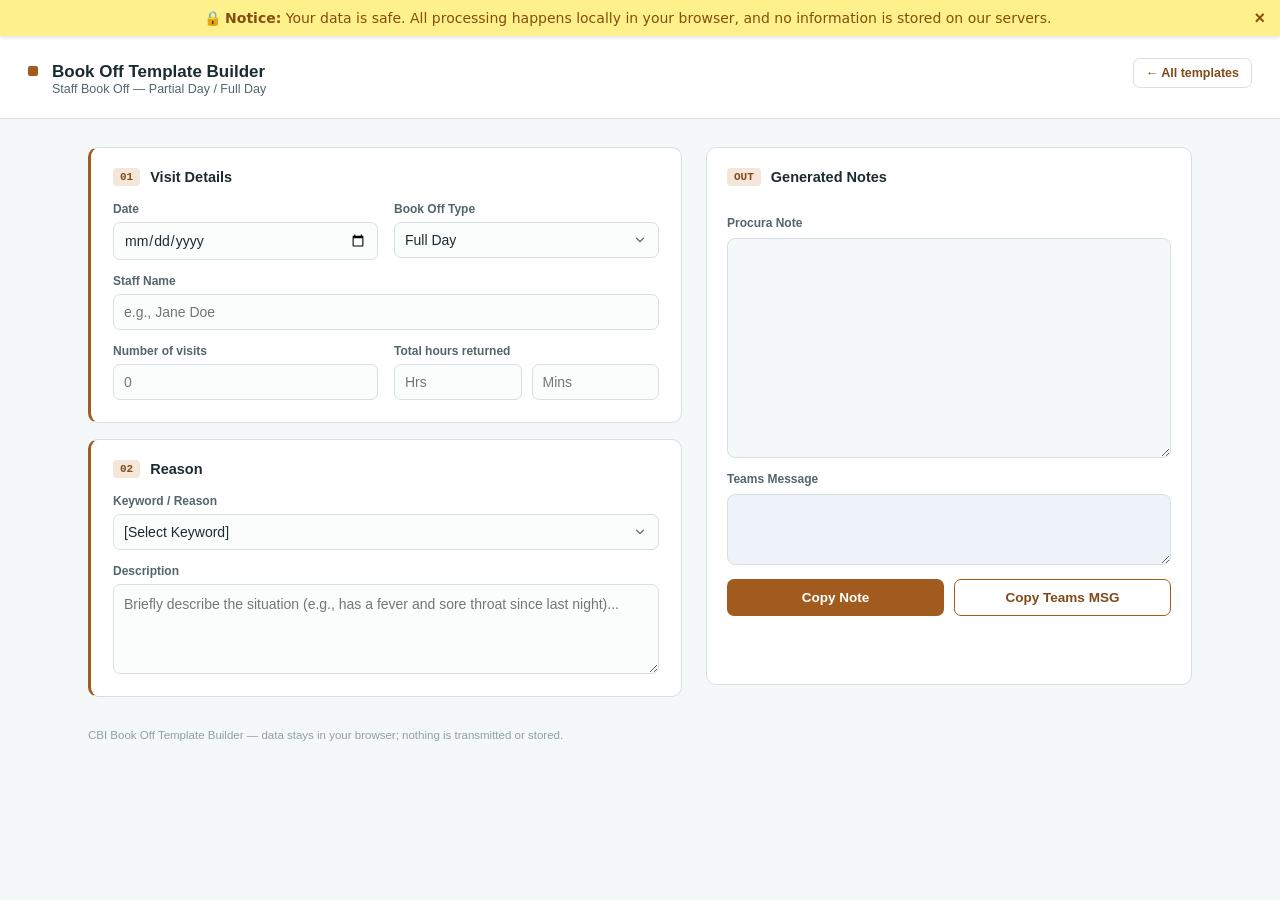
==== book-off-template.html @ fb61b31d "Data privacy notice in banner added" ====
<!DOCTYPE html>
<html lang="en">
<head>
<meta charset="UTF-8">
<meta name="viewport" content="width=device-width, initial-scale=1.0">
<title>CBI Book Off Template Builder</title>
<link rel="stylesheet" href="assets/css/global.css">
<style>
  :root {
    --accent: var(--bookoff);
    --accent-dark: var(--bookoff-dark);
    --accent-soft: var(--bookoff-soft);
    --focus: var(--bookoff-focus);
  }
</style>
  <script src="assets/js/privacy-banner.js"></script>
</head>
<body>

<header class="app-header">
  <span class="mark" aria-hidden="true"></span>
  <div>
    <h1>Book Off Template Builder</h1>
    <div class="sub">Staff Book Off — Partial Day / Full Day</div>
  </div>
  <a class="back" href="index.html">&larr; All templates</a>
</header>

<main>
  <form id="bookOffForm" autocomplete="off">
    <!-- Step 01: Visit Details -->
    <section class="card">
      <div class="eyebrow">
        <span class="num">01</span>
        <h2>Visit Details</h2>
      </div>
      <div class="field-grid">
        <div class="field">
          <label for="visitDate">Date</label>
          <input type="date" id="visitDate">
        </div>
        <div class="field">
          <label for="bookOffType">Book Off Type</label>
          <select id="bookOffType">
            <option value="full day">Full Day</option>
            <option value="partial day">Partial Day</option>
          </select>
        </div>
        <div class="field full">
          <label for="staffName">Staff Name</label>
          <input type="text" id="staffName" placeholder="e.g., Jane Doe">
        </div>
        <div class="field">
          <label for="numVisits">Number of visits</label>
          <input type="number" id="numVisits" min="0" placeholder="0">
        </div>
        <div class="field">
          <label>Total hours returned</label>
          <div class="hours-row">
            <input type="number" id="hoursReturned" min="0" placeholder="Hrs">
            <input type="number" id="minutesReturned" min="0" max="59" placeholder="Mins">
          </div>
        </div>
      </div>
    </section>

    <!-- Step 02: Reason & Description -->
    <section class="card">
      <div class="eyebrow">
        <span class="num">02</span>
        <h2>Reason</h2>
      </div>
      <div class="field-grid">
        <div class="field full">
          <label for="keyword">Keyword / Reason</label>
          <select id="keyword">
            <option value="">[Select Keyword]</option>
            <option value="Illness – self">Illness – self</option>
            <option value="Illness – family">Illness – family</option>
            <option value="Automotive issue">Automotive issue</option>
            <option value="WCB/WSIB/Injury">WCB/WSIB/Injury</option>
            <option value="Modified duties">Modified duties</option>
            <option value="Childcare">Childcare</option>
            <option value="Scheduling error – availability">Scheduling error – availability</option>
            <option value="Scheduling error – distance">Scheduling error – distance</option>
            <option value="Scheduling error – overlapping">Scheduling error – overlapping</option>
            <option value="Education/Student">Education/Student</option>
            <option value="Notice not provided/client not accepted">Notice not provided/client not accepted</option>
            <option value="Bereavement">Bereavement</option>
            <option value="Personal/Family emergency">Personal/Family emergency</option>
            <option value="No show">No show</option>
            <option value="Appointment">Appointment</option>
            <option value="Insufficient hours">Insufficient hours</option>
            <option value="Unapproved removal">Unapproved removal</option>
            <option value="Client-Specific Removal – Environmental Concern">Client-Specific Removal – Environmental Concern</option>
          </select>
        </div>
        <div class="field full">
          <label for="description">Description</label>
          <textarea id="description" placeholder="Briefly describe the situation (e.g., has a fever and sore throat since last night)..."></textarea>
        </div>
      </div>
    </section>
  </form>

  <!-- Output Engine -->
  <div class="output-col">
    <div class="output-panel">
      <div class="eyebrow">
        <span class="num">OUT</span>
        <h2>Generated Notes</h2>
      </div>

      <div class="textarea-group">
        <label for="noteOutput">Procura Note</label>
        <textarea id="noteOutput" readonly></textarea>
      </div>

      <div class="textarea-group">
        <label for="teamsOutput">Teams Message</label>
        <textarea id="teamsOutput" readonly></textarea>
      </div>

      <div class="btn-row">
        <button type="button" class="btn-primary" id="copyNoteBtn">Copy Note</button>
        <button type="button" class="btn-secondary" id="copyTeamsBtn">Copy Teams MSG</button>
      </div>
      <div id="copyFeedback" class="copy-feedback">Copied to clipboard!</div>
    </div>
  </div>
</main>

<footer>CBI Book Off Template Builder — data stays in your browser; nothing is transmitted or stored.</footer>
<script src="assets/js/utils.js"></script>
<script src="assets/js/templates.js"></script>
</body>
</html>
---- assets/css/global.css ----
:root {
  /* Core Colors */
  --ink: #1c2b30;
  --ink-soft: #52666c;
  --line: #d7e0e1;
  --paper: #f4f8f8;
  --card: #ffffff;

  /* Theme: NAD */
  --nad: #0e6e6b;
  --nad-soft: #e2f0ef;

  /* Theme: Book Off */
  --bookoff: #a15b1f;
  --bookoff-dark: #814a19;
  --bookoff-soft: #f4e7da;
  --bookoff-focus: #c07a34;

  /* Theme: Returned Visits */
  --returned: #3a5a8c;
  --returned-dark: #2c4570;
  --returned-soft: #e2e8f4;
  --returned-focus: #4d6ea3;

  /* Default Accents */
  --accent: var(--ink);
  --accent-dark: var(--ink-soft);
  --accent-soft: var(--line);
  --focus: var(--ink);

  /* Typography */
  --mono: "SFMono-Regular", Consolas, "Liberation Mono", Menlo, monospace;
  --sans: -apple-system, BlinkMacSystemFont, "Segoe UI", Roboto, "Helvetica Neue", Arial, sans-serif;
}

/* Base Resets */
* { box-sizing: border-box; }
html, body {
  margin: 0; padding: 0;
  background: var(--paper); color: var(--ink);
  font-family: var(--sans); -webkit-font-smoothing: antialiased;
  min-height: 100vh;
}

/* Header Layout */
header.app-header {
  background: var(--card); border-bottom: 1px solid var(--line);
  padding: 22px 28px; display: flex; align-items: baseline; gap: 14px;
  position: sticky; top: 0; z-index: 20;
}
header.app-header .mark {
  width: 10px; height: 10px; border-radius: 2px;
  background: var(--accent); flex-shrink: 0; transform: translateY(-1px);
}
header.app-header h1 { font-size: 17px; font-weight: 700; margin: 0; }
header.app-header .sub { font-size: 12.5px; color: var(--ink-soft); }
header.app-header a.back {
  margin-left: auto; font-size: 12.5px; font-weight: 600; color: var(--accent-dark);
  text-decoration: none; border: 1px solid var(--line);
  padding: 7px 12px; border-radius: 7px; white-space: nowrap;
}
header.app-header a.back:hover { background: var(--accent-soft); border-color: var(--accent); }

/* Main Structure & Forms */
main {
  max-width: 1160px; margin: 0 auto; padding: 28px;
  display: grid; grid-template-columns: minmax(0, 1.1fr) minmax(360px, 0.9fr);
  gap: 24px; align-items: start;
}
main.index-layout { max-width: 880px; display: block; padding: 56px 28px 40px; }
form { display: flex; flex-direction: column; gap: 16px; }
section.card {
  background: var(--card); border: 1px solid var(--line);
  border-radius: 10px; padding: 20px 22px 22px; border-left: 3px solid var(--accent);
}
.eyebrow { display: flex; align-items: center; gap: 10px; margin-bottom: 16px; }
.eyebrow .num {
  font-family: var(--mono); font-size: 11px; font-weight: 700;
  color: var(--accent-dark); background: var(--accent-soft);
  border-radius: 4px; padding: 3px 7px;
}
.eyebrow h2 { font-size: 14.5px; font-weight: 700; margin: 0; }

/* Inputs & Fields */
.field-grid { display: grid; grid-template-columns: repeat(auto-fit, minmax(190px, 1fr)); gap: 14px 16px; }
.field { display: flex; flex-direction: column; gap: 6px; min-width: 0; }
.field.full { grid-column: 1 / -1; }
.field label { font-size: 12px; font-weight: 600; color: var(--ink-soft); }
.field .hint { font-weight: 400; color: #8fa0a3; }
.hours-row { display: grid; grid-template-columns: 1fr 1fr; gap: 10px; }

input[type="text"], input[type="number"], input[type="date"], select, textarea {
  font-family: var(--sans); font-size: 14px; color: var(--ink);
  background: #fbfdfd; border: 1px solid var(--line);
  border-radius: 7px; padding: 9px 10px; width: 100%;
  transition: border-color 0.15s ease, box-shadow 0.15s ease, background 0.15s ease;
}
textarea { resize: vertical; min-height: 90px; line-height: 1.45; }
input:hover, select:hover, textarea:hover { border-color: #b6c3d6; }
input:focus, select:focus, textarea:focus {
  outline: none; border-color: var(--focus); background: #ffffff;
  box-shadow: 0 0 0 3px rgba(77, 110, 163, 0.16);
}
select {
  appearance: none; -webkit-appearance: none;
  background-image: url("data:image/svg+xml;utf8,<svg xmlns='http://www.w3.org/2000/svg' viewBox='0 0 20 20' fill='%2352666c'><path fill-rule='evenodd' d='M5.23 7.21a.75.75 0 011.06.02L10 10.94l3.71-3.71a.75.75 0 111.06 1.06l-4.24 4.25a.75.75 0 01-1.06 0L5.21 8.29a.75.75 0 01.02-1.08z' clip-rule='evenodd'/></svg>");
  background-repeat: no-repeat; background-position: right 10px center;
  background-size: 16px; padding-right: 30px; cursor: pointer;
}

/* Output & Buttons */
.output-col { position: sticky; top: 92px; display: flex; flex-direction: column; gap: 14px; }
.output-panel {
  background: var(--card); border: 1px solid var(--line);
  border-radius: 10px; padding: 20px 20px 18px; display: flex; flex-direction: column; gap: 14px;
}
.textarea-group { display: flex; flex-direction: column; gap: 8px; }
.textarea-group label { font-size: 12px; font-weight: 700; color: var(--ink-soft); }

#noteOutput {
  width: 100%; min-height: 220px; font-family: var(--mono); font-size: 12.5px;
  line-height: 1.6; color: var(--ink); background: var(--paper);
  border: 1px solid var(--line); border-radius: 8px; padding: 14px; white-space: pre-wrap;
}
#teamsOutput {
  width: 100%; min-height: 70px; font-family: var(--sans); font-size: 13.5px;
  line-height: 1.5; color: var(--ink); background: #eef2f9;
  border: 1px solid var(--line); border-radius: 8px; padding: 14px;
}

.btn-row { display: flex; gap: 10px; flex-wrap: wrap; }
button {
  font-family: var(--sans); font-size: 13.5px; font-weight: 600;
  border-radius: 7px; padding: 10px 16px; border: 1px solid transparent;
  cursor: pointer; transition: transform 0.08s ease, background 0.15s ease, border-color 0.15s ease;
  flex: 1; white-space: nowrap;
}
button:active { transform: translateY(1px); }
.btn-primary { background: var(--accent); color: #ffffff; }
.btn-primary:hover { background: var(--accent-dark); }
.btn-secondary { background: #ffffff; color: var(--accent-dark); border-color: var(--accent); }
.btn-secondary:hover { background: var(--accent-soft); }

.copy-feedback {
  font-size: 12.5px; font-weight: 600; color: var(--accent-dark);
  background: var(--accent-soft); border: 1px solid var(--accent);
  border-radius: 6px; padding: 8px 10px; text-align: center;
  opacity: 0; transform: translateY(-4px); transition: opacity 0.18s ease, transform 0.18s ease;
  pointer-events: none; margin-top: 4px;
}
.copy-feedback.show { opacity: 1; transform: translateY(0); }

/* Index Template Cards */
p.lede { font-size: 15px; color: var(--ink-soft); max-width: 56ch; margin: 0 0 34px; line-height: 1.55; }
.template-grid { display: grid; grid-template-columns: repeat(auto-fit, minmax(260px, 1fr)); gap: 18px; }
a.template-card {
  display: block; background: var(--card); border: 1px solid var(--line);
  border-radius: 12px; padding: 24px 22px; text-decoration: none;
  color: inherit; transition: transform 0.12s ease, box-shadow 0.12s ease;
}
a.template-card:hover { transform: translateY(-2px); box-shadow: 0 8px 24px rgba(28, 43, 48, 0.08); }
.template-card .eyebrow {
  font-family: var(--mono); font-size: 11px; font-weight: 700;
  border-radius: 4px; padding: 3px 8px; display: inline-block; margin-bottom: 14px;
}
a.card-nad { border-left: 3px solid var(--nad); }
a.card-nad .eyebrow { background: var(--nad-soft); color: var(--nad); }
a.card-nad .go { color: var(--nad); }

a.card-bookoff { border-left: 3px solid var(--bookoff); }
a.card-bookoff .eyebrow { background: var(--bookoff-soft); color: var(--bookoff); }
a.card-bookoff .go { color: var(--bookoff); }

a.card-returned { border-left: 3px solid var(--returned); }
a.card-returned .eyebrow { background: var(--returned-soft); color: var(--returned); }
a.card-returned .go { color: var(--returned); }

.template-card h2 { font-size: 16.5px; font-weight: 700; margin: 0 0 8px; }
.template-card p { font-size: 13px; color: var(--ink-soft); line-height: 1.5; margin: 0 0 16px; }
.template-card .go { font-size: 12.5px; font-weight: 600; }

/* Footer & Responsiveness */
footer { max-width: 1160px; margin: 0 auto; padding: 4px 28px 32px; font-size: 11.5px; color: #8fa0a3; }
@media (max-width: 920px) {
  main { grid-template-columns: 1fr; padding: 18px; gap: 18px; }
  .output-col { position: static; }
  header.app-header { padding: 16px 18px; flex-wrap: wrap; }
}
@media (max-width: 600px) { main.index-layout { padding: 36px 18px 30px; } }

/* Dense grid for compact dropdowns like Yes/No blocks */
.field-grid.dense { grid-template-columns: repeat(auto-fit, minmax(130px, 1fr)); }

/* OCR Paste Zone */
.paste-zone {
  border: 2px dashed var(--accent);
  border-radius: 8px;
  padding: 30px;
  text-align: center;
  background: var(--accent-soft);
  color: var(--accent-dark);
  font-weight: bold;
  margin-bottom: 20px;
  transition: all 0.2s ease;
  cursor: pointer;
}
.paste-zone.active {
  background: var(--accent);
  color: #fff;
}
.ocr-status {
  font-size: 0.9em;
  margin-top: 10px;
  color: #555;
}
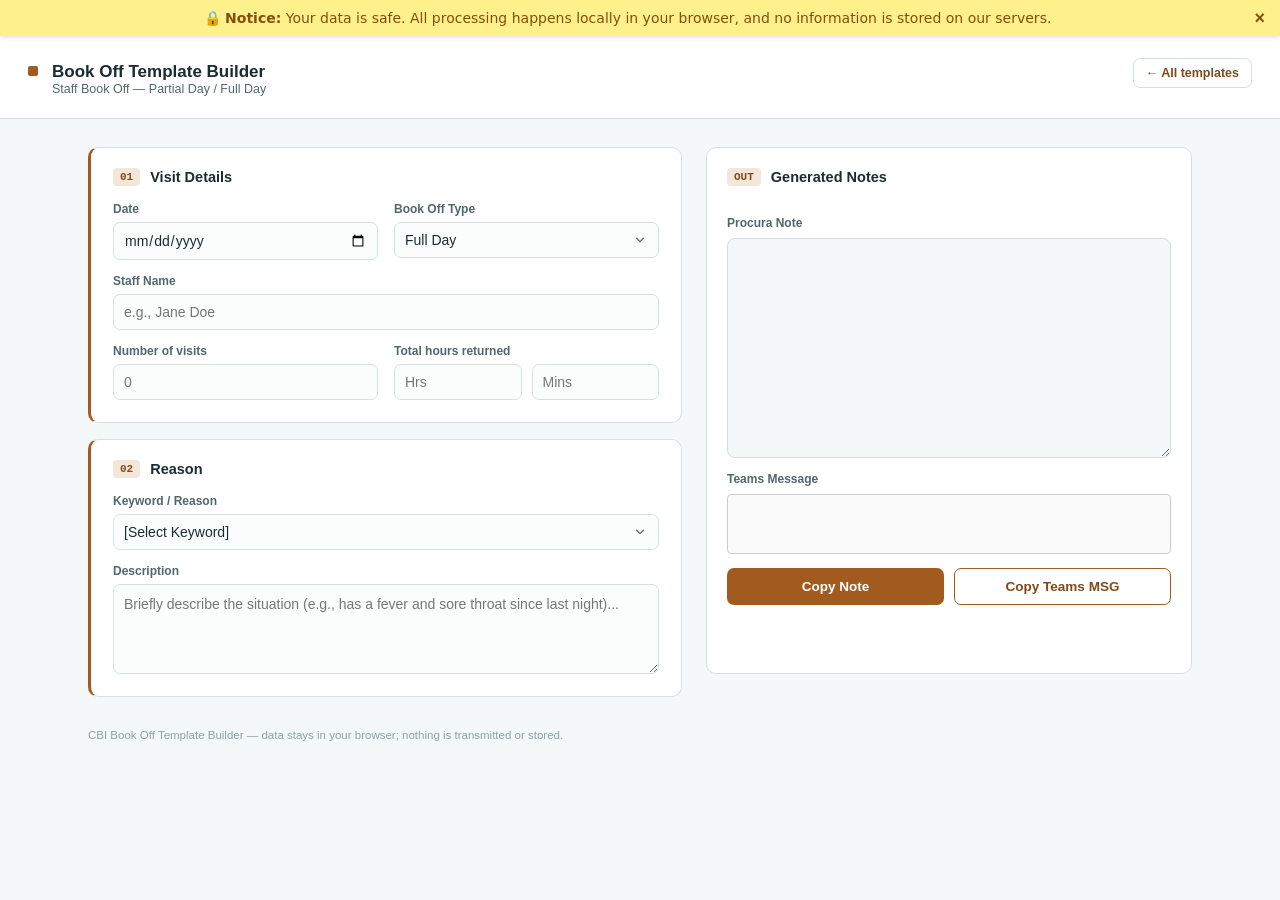
==== commit cc3edf36: "teams message updated with highlighted names" ====
--- a/book-off-template.html
+++ b/book-off-template.html
@@ -118,7 +118,7 @@
 
       <div class="textarea-group">
         <label for="teamsOutput">Teams Message</label>
-        <textarea id="teamsOutput" readonly></textarea>
+        <div id="teamsOutput" class="teams-preview-box" contenteditable="true" style="border: 1px solid #ccc; padding: 12px; min-height: 60px; background: #fafafa; border-radius: 4px; line-height: 1.6;"></div>
       </div>
 
       <div class="btn-row">
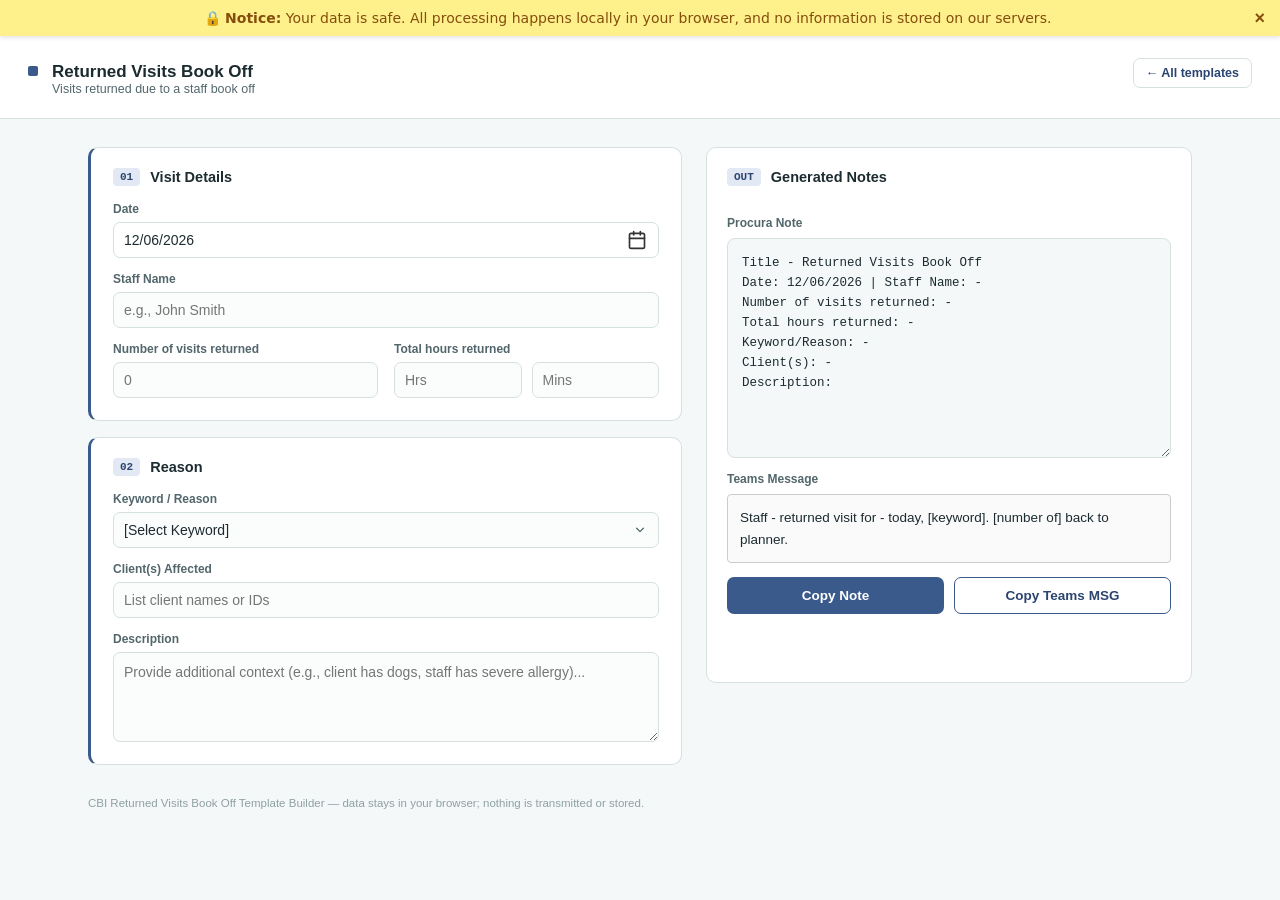
==== commit edf3ea9e: "Feature to add multiple date is added" ====
--- a/book-off-template.html
+++ b/book-off-template.html
@@ -3,14 +3,132 @@
 <head>
 <meta charset="UTF-8">
 <meta name="viewport" content="width=device-width, initial-scale=1.0">
-<title>CBI Book Off Template Builder</title>
+<title>CBI Returned Visits Book Off Template</title>
 <link rel="stylesheet" href="assets/css/global.css">
 <style>
   :root {
-    --accent: var(--bookoff);
-    --accent-dark: var(--bookoff-dark);
-    --accent-soft: var(--bookoff-soft);
-    --focus: var(--bookoff-focus);
+    --accent: var(--returned);
+    --accent-dark: var(--returned-dark);
+    --accent-soft: var(--returned-soft);
+    --focus: var(--returned-focus);
+  }
+
+  /* Calendar Component Styling */
+  .calendar-container {
+    width: 100%;
+    max-width: 320px;
+    background: #ffffff;
+    border: 1px solid #dcdfe6;
+    border-radius: 8px;
+    padding: 12px;
+    box-shadow: 0 2px 8px rgba(0, 0, 0, 0.04);
+  }
+  .calendar-header {
+    display: flex;
+    justify-content: space-between;
+    align-items: center;
+    margin-bottom: 10px;
+  }
+  .cal-nav-btn {
+    background: #f4f4f5;
+    border: 1px solid #dcdfe6;
+    border-radius: 4px;
+    padding: 2px 8px;
+    cursor: pointer;
+    font-weight: bold;
+    font-size: 16px;
+  }
+  .cal-nav-btn:hover {
+    background: #e9e9eb;
+  }
+  .calendar-grid {
+    display: grid;
+    grid-template-columns: repeat(7, 1fr);
+    gap: 4px;
+    text-align: center;
+  }
+  .day-header {
+    font-size: 11px;
+    font-weight: 600;
+    color: #909399;
+    padding-bottom: 4px;
+  }
+  .date-cell {
+    padding: 8px 0;
+    font-size: 13px;
+    border-radius: 4px;
+    cursor: pointer;
+    user-select: none;
+    background-color: #fafafa;
+    transition: background-color 0.15s ease, color 0.15s ease;
+  }
+  .date-cell:hover:not(.empty) {
+    background-color: #e6f7ff;
+  }
+  .date-cell.selected {
+    background-color: #0056b3;
+    color: #ffffff;
+    font-weight: bold;
+  }
+  .date-cell.empty {
+    background: transparent;
+    cursor: default;
+  }
+
+  /* Popover & Input Styling */
+  .card, .field, .date-picker-wrapper {
+    overflow: visible !important;
+  }
+
+  .date-picker-wrapper {
+    position: relative !important;
+  }
+
+  .input-with-icon {
+    position: relative;
+    display: flex;
+    align-items: center;
+  }
+
+  .input-with-icon input {
+    width: 100%;
+    padding-right: 42px;
+    cursor: pointer;
+    background-color: #ffffff;
+  }
+
+  .cal-toggle-btn {
+    position: absolute;
+    right: 6px;
+    background: transparent;
+    border: none;
+    cursor: pointer;
+    color: #333333;
+    display: flex;
+    align-items: center;
+    justify-content: center;
+    padding: 6px;
+    border-radius: 4px;
+  }
+
+  .cal-toggle-btn svg {
+    pointer-events: none;
+  }
+
+  .cal-toggle-btn:hover {
+    background-color: #f0f0f0;
+  }
+
+  .calendar-popover {
+    position: absolute;
+    top: 100%;
+    left: 0;
+    z-index: 9999 !important;
+    margin-top: 6px;
+    background: #ffffff;
+    box-shadow: 0 4px 20px rgba(0, 0, 0, 0.18);
+    border: 1px solid #dcdfe6;
+    border-radius: 8px;
   }
 </style>
   <script src="assets/js/privacy-banner.js"></script>
@@ -20,14 +138,14 @@
 <header class="app-header">
   <span class="mark" aria-hidden="true"></span>
   <div>
-    <h1>Book Off Template Builder</h1>
-    <div class="sub">Staff Book Off — Partial Day / Full Day</div>
+    <h1>Returned Visits Book Off</h1>
+    <div class="sub">Visits returned due to a staff book off</div>
   </div>
   <a class="back" href="index.html">&larr; All templates</a>
 </header>
 
 <main>
-  <form id="bookOffForm" autocomplete="off">
+  <form id="returnedVisitsForm" autocomplete="off">
     <!-- Step 01: Visit Details -->
     <section class="card">
       <div class="eyebrow">
@@ -35,23 +153,27 @@
         <h2>Visit Details</h2>
       </div>
       <div class="field-grid">
+        <div class="field full date-picker-wrapper">
+          <label for="rvDateInput">Date</label>
+          <div class="input-with-icon">
+            <input type="text" id="rvDateInput" readonly placeholder="Select date(s)">
+            <button type="button" class="cal-toggle-btn" id="rvCalToggleBtn" aria-label="Toggle calendar">
+              <svg width="20" height="20" viewBox="0 0 24 24" fill="none" stroke="currentColor" stroke-width="2" stroke-linecap="round" stroke-linejoin="round">
+                <rect x="3" y="4" width="18" height="18" rx="2" ry="2"></rect>
+                <line x1="16" y1="2" x2="16" y2="6"></line>
+                <line x1="8" y1="2" x2="8" y2="6"></line>
+                <line x1="3" y1="10" x2="21" y2="10"></line>
+              </svg>
+            </button>
+          </div>
+          <div id="rvCalendarContainer" class="calendar-popover" style="display: none;"></div>
+        </div>
+        <div class="field full">
+          <label for="staffName">Staff Name</label>
+          <input type="text" id="staffName" placeholder="e.g., John Smith">
+        </div>
         <div class="field">
-          <label for="visitDate">Date</label>
-          <input type="date" id="visitDate">
-        </div>
-        <div class="field">
-          <label for="bookOffType">Book Off Type</label>
-          <select id="bookOffType">
-            <option value="full day">Full Day</option>
-            <option value="partial day">Partial Day</option>
-          </select>
-        </div>
-        <div class="field full">
-          <label for="staffName">Staff Name</label>
-          <input type="text" id="staffName" placeholder="e.g., Jane Doe">
-        </div>
-        <div class="field">
-          <label for="numVisits">Number of visits</label>
+          <label for="numVisits">Number of visits returned</label>
           <input type="number" id="numVisits" min="0" placeholder="0">
         </div>
         <div class="field">
@@ -96,8 +218,12 @@
           </select>
         </div>
         <div class="field full">
+          <label for="clients">Client(s) Affected</label>
+          <input type="text" id="clients" placeholder="List client names or IDs">
+        </div>
+        <div class="field full">
           <label for="description">Description</label>
-          <textarea id="description" placeholder="Briefly describe the situation (e.g., has a fever and sore throat since last night)..."></textarea>
+          <textarea id="description" placeholder="Provide additional context (e.g., client has dogs, staff has severe allergy)..."></textarea>
         </div>
       </div>
     </section>
@@ -130,8 +256,9 @@
   </div>
 </main>
 
-<footer>CBI Book Off Template Builder — data stays in your browser; nothing is transmitted or stored.</footer>
+<footer>CBI Returned Visits Book Off Template Builder — data stays in your browser; nothing is transmitted or stored.</footer>
 <script src="assets/js/utils.js"></script>
+<script src="assets/js/calendar.js"></script>
 <script src="assets/js/templates.js"></script>
 </body>
 </html>
--- a/assets/css/global.css
+++ b/assets/css/global.css
@@ -106,6 +106,175 @@
   background-image: url("data:image/svg+xml;utf8,<svg xmlns='http://www.w3.org/2000/svg' viewBox='0 0 20 20' fill='%2352666c'><path fill-rule='evenodd' d='M5.23 7.21a.75.75 0 011.06.02L10 10.94l3.71-3.71a.75.75 0 111.06 1.06l-4.24 4.25a.75.75 0 01-1.06 0L5.21 8.29a.75.75 0 01.02-1.08z' clip-rule='evenodd'/></svg>");
   background-repeat: no-repeat; background-position: right 10px center;
   background-size: 16px; padding-right: 30px; cursor: pointer;
+}
+/* =========================================
+   Mobiscroll-Inspired Multi-Select Calendar
+   ========================================= */
+
+.mbsc-calendar-wrapper {
+  background: #ffffff;
+  border: 1px solid #e2e8f0;
+  border-radius: 12px;
+  padding: 16px;
+  max-width: 380px;
+  box-shadow: 0 4px 12px rgba(0, 0, 0, 0.05);
+  font-family: inherit;
+  user-select: none;
+}
+
+/* Header Controls */
+.mbsc-cal-header {
+  display: flex;
+  justify-content: space-between;
+  align-items: center;
+  margin-bottom: 12px;
+}
+
+.mbsc-cal-title {
+  font-weight: 700;
+  font-size: 1rem;
+  color: #0f172a;
+}
+
+.mbsc-cal-nav-btn {
+  background: #f8fafc;
+  border: 1px solid #cbd5e1;
+  border-radius: 6px;
+  width: 32px;
+  height: 32px;
+  display: flex;
+  align-items: center;
+  justify-content: center;
+  cursor: pointer;
+  font-weight: bold;
+  color: #334155;
+  transition: all 0.15s ease;
+}
+
+.mbsc-cal-nav-btn:hover {
+  background: #e2e8f0;
+  color: #0f172a;
+}
+
+/* Day Headers */
+.mbsc-cal-grid {
+  display: grid;
+  grid-template-columns: repeat(7, 1fr);
+  gap: 4px;
+  text-align: center;
+}
+
+.mbsc-cal-day-head {
+  font-size: 0.75rem;
+  font-weight: 700;
+  color: #64748b;
+  padding: 6px 0;
+  text-transform: uppercase;
+}
+
+/* Calendar Days */
+.mbsc-cal-day {
+  height: 40px;
+  display: flex;
+  align-items: center;
+  justify-content: center;
+  font-size: 0.9rem;
+  font-weight: 500;
+  border-radius: 50%;
+  cursor: pointer;
+  color: #334155;
+  transition: all 0.15s ease-in-out;
+  margin: 2px auto;
+  width: 40px;
+}
+
+.mbsc-cal-day:hover {
+  background-color: #f1f5f9;
+}
+
+.mbsc-cal-day.today {
+  color: #2563eb;
+  font-weight: 700;
+  border: 2px solid #2563eb;
+}
+
+.mbsc-cal-day.selected {
+  background-color: #2563eb !important;
+  color: #ffffff !important;
+  font-weight: 700;
+}
+
+.mbsc-cal-day.empty {
+  cursor: default;
+  background: transparent !important;
+}
+
+/* Action Bar */
+.mbsc-cal-actions {
+  display: flex;
+  justify-content: space-between;
+  gap: 8px;
+  margin-top: 12px;
+  padding-top: 10px;
+  border-top: 1px solid #f1f5f9;
+}
+
+.mbsc-cal-btn-action {
+  font-size: 0.78rem;
+  font-weight: 600;
+  padding: 4px 10px;
+  border-radius: 6px;
+  border: 1px solid #cbd5e1;
+  background: #f8fafc;
+  cursor: pointer;
+}
+
+.mbsc-cal-btn-action.today-btn {
+  color: #2563eb;
+}
+
+.mbsc-cal-btn-action.clear-btn {
+  color: #ef4444;
+}
+
+/* Selected Dates Tag List (Mobiscroll Pills View) */
+.mbsc-tags-container {
+  display: flex;
+  flex-wrap: wrap;
+  gap: 6px;
+  margin-top: 10px;
+  padding-top: 10px;
+  border-top: 1px dashed #e2e8f0;
+}
+
+.mbsc-tag {
+  background-color: #eff6ff;
+  color: #1d4ed8;
+  border: 1px solid #bfdbfe;
+  font-size: 0.78rem;
+  font-weight: 600;
+  padding: 2px 8px;
+  border-radius: 12px;
+  display: inline-flex;
+  align-items: center;
+  gap: 6px;
+}
+
+.mbsc-tag-remove {
+  cursor: pointer;
+  font-weight: bold;
+  color: #3b82f6;
+  border-radius: 50%;
+  width: 14px;
+  height: 14px;
+  display: inline-flex;
+  align-items: center;
+  justify-content: center;
+}
+
+.mbsc-tag-remove:hover {
+  color: #1d4ed8;
+  background-color: #dbeafe;
 }
 
 /* Output & Buttons */
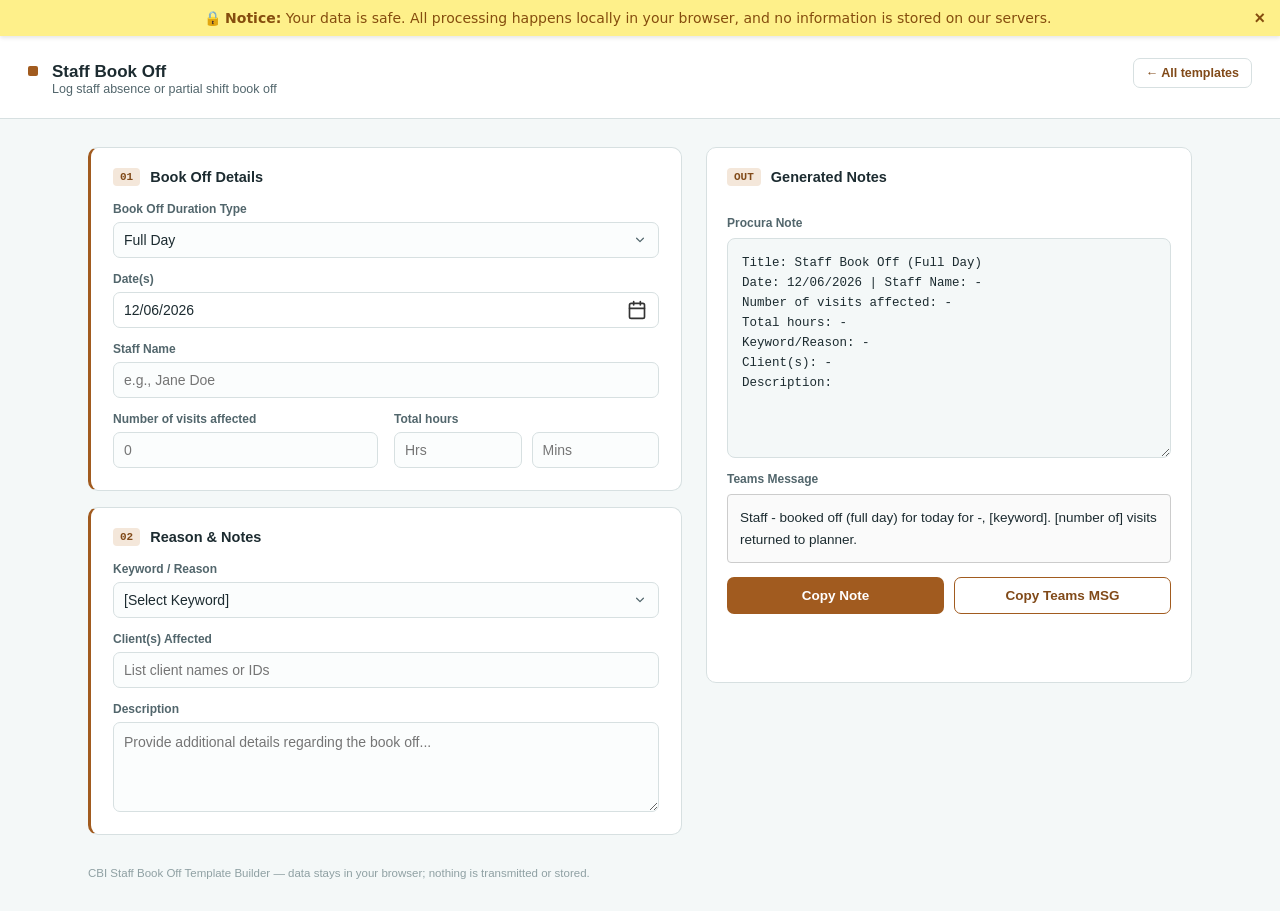
==== commit f942d0be: "Book off title issue fixed" ====
--- a/book-off-template.html
+++ b/book-off-template.html
@@ -3,14 +3,14 @@
 <head>
 <meta charset="UTF-8">
 <meta name="viewport" content="width=device-width, initial-scale=1.0">
-<title>CBI Returned Visits Book Off Template</title>
+<title>CBI Staff Book Off Template</title>
 <link rel="stylesheet" href="assets/css/global.css">
 <style>
   :root {
-    --accent: var(--returned);
-    --accent-dark: var(--returned-dark);
-    --accent-soft: var(--returned-soft);
-    --focus: var(--returned-focus);
+    --accent: var(--bookoff, #d9383a);
+    --accent-dark: var(--bookoff-dark, #b02325);
+    --accent-soft: var(--bookoff-soft, #fde8e8);
+    --focus: var(--bookoff-focus, rgba(217, 56, 58, 0.25));
   }
 
   /* Calendar Component Styling */
@@ -75,7 +75,7 @@
     cursor: default;
   }
 
-  /* Popover & Input Styling */
+  /* Popover and Field Containers */
   .card, .field, .date-picker-wrapper {
     overflow: visible !important;
   }
@@ -138,26 +138,34 @@
 <header class="app-header">
   <span class="mark" aria-hidden="true"></span>
   <div>
-    <h1>Returned Visits Book Off</h1>
-    <div class="sub">Visits returned due to a staff book off</div>
+    <h1>Staff Book Off</h1>
+    <div class="sub">Log staff absence or partial shift book off</div>
   </div>
   <a class="back" href="index.html">&larr; All templates</a>
 </header>
 
 <main>
-  <form id="returnedVisitsForm" autocomplete="off">
-    <!-- Step 01: Visit Details -->
+  <form id="staffBookOffForm" autocomplete="off">
+    <!-- Step 01: Book Off Details -->
     <section class="card">
       <div class="eyebrow">
         <span class="num">01</span>
-        <h2>Visit Details</h2>
+        <h2>Book Off Details</h2>
       </div>
       <div class="field-grid">
+        <div class="field full">
+          <label for="bookOffType">Book Off Duration Type</label>
+          <select id="bookOffType">
+            <option value="Full Day">Full Day</option>
+            <option value="Partial Day">Partial Day</option>
+          </select>
+        </div>
+
         <div class="field full date-picker-wrapper">
-          <label for="rvDateInput">Date</label>
+          <label for="boDateInput">Date(s)</label>
           <div class="input-with-icon">
-            <input type="text" id="rvDateInput" readonly placeholder="Select date(s)">
-            <button type="button" class="cal-toggle-btn" id="rvCalToggleBtn" aria-label="Toggle calendar">
+            <input type="text" id="boDateInput" readonly placeholder="Select date(s)">
+            <button type="button" class="cal-toggle-btn" id="boCalToggleBtn" aria-label="Toggle calendar">
               <svg width="20" height="20" viewBox="0 0 24 24" fill="none" stroke="currentColor" stroke-width="2" stroke-linecap="round" stroke-linejoin="round">
                 <rect x="3" y="4" width="18" height="18" rx="2" ry="2"></rect>
                 <line x1="16" y1="2" x2="16" y2="6"></line>
@@ -166,18 +174,21 @@
               </svg>
             </button>
           </div>
-          <div id="rvCalendarContainer" class="calendar-popover" style="display: none;"></div>
-        </div>
+          <div id="boCalendarContainer" class="calendar-popover" style="display: none;"></div>
+        </div>
+
         <div class="field full">
           <label for="staffName">Staff Name</label>
-          <input type="text" id="staffName" placeholder="e.g., John Smith">
-        </div>
+          <input type="text" id="staffName" placeholder="e.g., Jane Doe">
+        </div>
+
         <div class="field">
-          <label for="numVisits">Number of visits returned</label>
+          <label for="numVisits">Number of visits affected</label>
           <input type="number" id="numVisits" min="0" placeholder="0">
         </div>
+
         <div class="field">
-          <label>Total hours returned</label>
+          <label>Total hours</label>
           <div class="hours-row">
             <input type="number" id="hoursReturned" min="0" placeholder="Hrs">
             <input type="number" id="minutesReturned" min="0" max="59" placeholder="Mins">
@@ -186,11 +197,11 @@
       </div>
     </section>
 
-    <!-- Step 02: Reason & Description -->
+    <!-- Step 02: Reason & Notes -->
     <section class="card">
       <div class="eyebrow">
         <span class="num">02</span>
-        <h2>Reason</h2>
+        <h2>Reason & Notes</h2>
       </div>
       <div class="field-grid">
         <div class="field full">
@@ -217,13 +228,15 @@
             <option value="Client-Specific Removal – Environmental Concern">Client-Specific Removal – Environmental Concern</option>
           </select>
         </div>
+
         <div class="field full">
           <label for="clients">Client(s) Affected</label>
           <input type="text" id="clients" placeholder="List client names or IDs">
         </div>
+
         <div class="field full">
           <label for="description">Description</label>
-          <textarea id="description" placeholder="Provide additional context (e.g., client has dogs, staff has severe allergy)..."></textarea>
+          <textarea id="description" placeholder="Provide additional details regarding the book off..."></textarea>
         </div>
       </div>
     </section>
@@ -256,7 +269,7 @@
   </div>
 </main>
 
-<footer>CBI Returned Visits Book Off Template Builder — data stays in your browser; nothing is transmitted or stored.</footer>
+<footer>CBI Staff Book Off Template Builder — data stays in your browser; nothing is transmitted or stored.</footer>
 <script src="assets/js/utils.js"></script>
 <script src="assets/js/calendar.js"></script>
 <script src="assets/js/templates.js"></script>
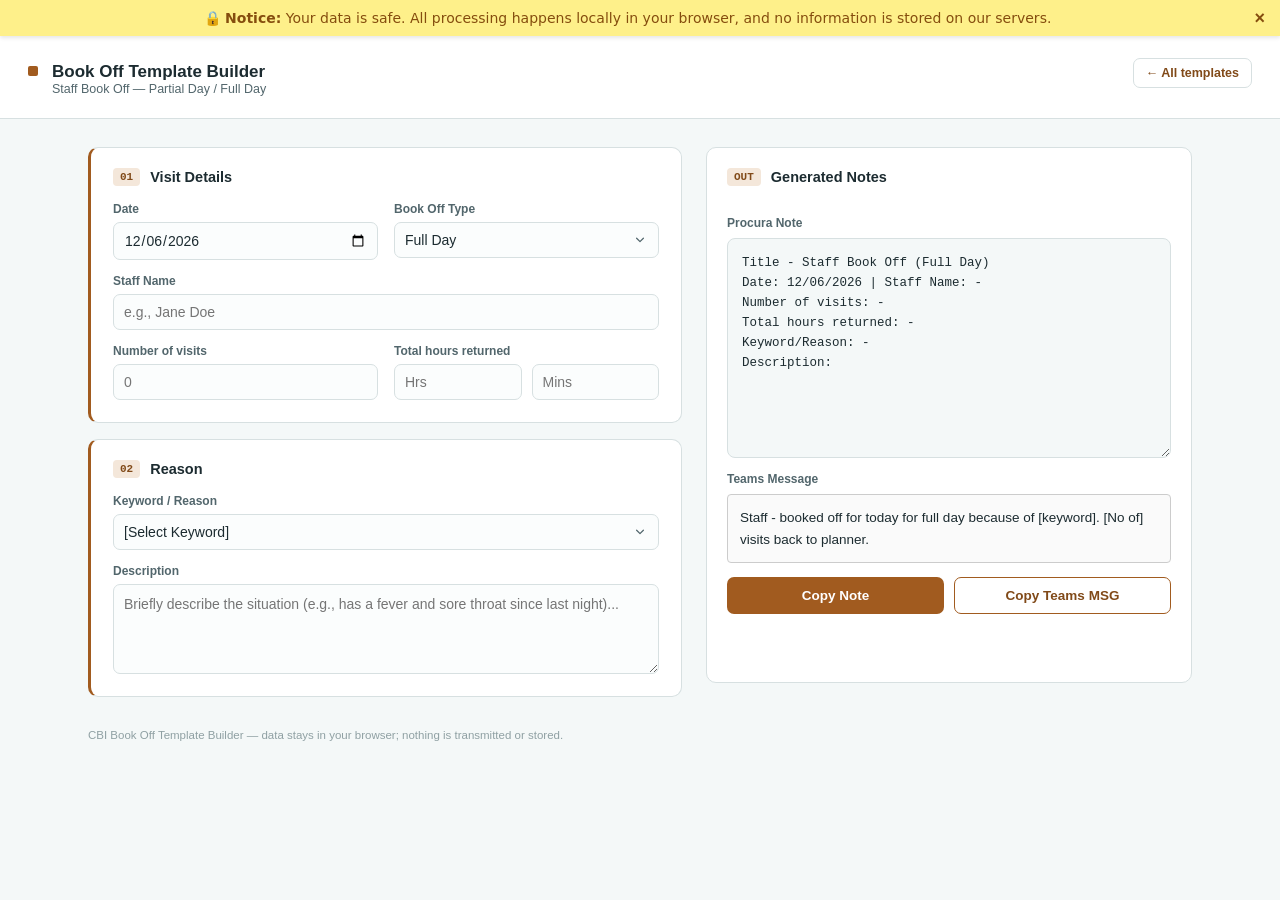
==== commit 6ad96134: "code optimized" ====
--- a/book-off-template.html
+++ b/book-off-template.html
@@ -3,132 +3,14 @@
 <head>
 <meta charset="UTF-8">
 <meta name="viewport" content="width=device-width, initial-scale=1.0">
-<title>CBI Staff Book Off Template</title>
+<title>CBI Book Off Template Builder</title>
 <link rel="stylesheet" href="assets/css/global.css">
 <style>
   :root {
-    --accent: var(--bookoff, #d9383a);
-    --accent-dark: var(--bookoff-dark, #b02325);
-    --accent-soft: var(--bookoff-soft, #fde8e8);
-    --focus: var(--bookoff-focus, rgba(217, 56, 58, 0.25));
-  }
-
-  /* Calendar Component Styling */
-  .calendar-container {
-    width: 100%;
-    max-width: 320px;
-    background: #ffffff;
-    border: 1px solid #dcdfe6;
-    border-radius: 8px;
-    padding: 12px;
-    box-shadow: 0 2px 8px rgba(0, 0, 0, 0.04);
-  }
-  .calendar-header {
-    display: flex;
-    justify-content: space-between;
-    align-items: center;
-    margin-bottom: 10px;
-  }
-  .cal-nav-btn {
-    background: #f4f4f5;
-    border: 1px solid #dcdfe6;
-    border-radius: 4px;
-    padding: 2px 8px;
-    cursor: pointer;
-    font-weight: bold;
-    font-size: 16px;
-  }
-  .cal-nav-btn:hover {
-    background: #e9e9eb;
-  }
-  .calendar-grid {
-    display: grid;
-    grid-template-columns: repeat(7, 1fr);
-    gap: 4px;
-    text-align: center;
-  }
-  .day-header {
-    font-size: 11px;
-    font-weight: 600;
-    color: #909399;
-    padding-bottom: 4px;
-  }
-  .date-cell {
-    padding: 8px 0;
-    font-size: 13px;
-    border-radius: 4px;
-    cursor: pointer;
-    user-select: none;
-    background-color: #fafafa;
-    transition: background-color 0.15s ease, color 0.15s ease;
-  }
-  .date-cell:hover:not(.empty) {
-    background-color: #e6f7ff;
-  }
-  .date-cell.selected {
-    background-color: #0056b3;
-    color: #ffffff;
-    font-weight: bold;
-  }
-  .date-cell.empty {
-    background: transparent;
-    cursor: default;
-  }
-
-  /* Popover and Field Containers */
-  .card, .field, .date-picker-wrapper {
-    overflow: visible !important;
-  }
-
-  .date-picker-wrapper {
-    position: relative !important;
-  }
-
-  .input-with-icon {
-    position: relative;
-    display: flex;
-    align-items: center;
-  }
-
-  .input-with-icon input {
-    width: 100%;
-    padding-right: 42px;
-    cursor: pointer;
-    background-color: #ffffff;
-  }
-
-  .cal-toggle-btn {
-    position: absolute;
-    right: 6px;
-    background: transparent;
-    border: none;
-    cursor: pointer;
-    color: #333333;
-    display: flex;
-    align-items: center;
-    justify-content: center;
-    padding: 6px;
-    border-radius: 4px;
-  }
-
-  .cal-toggle-btn svg {
-    pointer-events: none;
-  }
-
-  .cal-toggle-btn:hover {
-    background-color: #f0f0f0;
-  }
-
-  .calendar-popover {
-    position: absolute;
-    top: 100%;
-    left: 0;
-    z-index: 9999 !important;
-    margin-top: 6px;
-    background: #ffffff;
-    box-shadow: 0 4px 20px rgba(0, 0, 0, 0.18);
-    border: 1px solid #dcdfe6;
-    border-radius: 8px;
+    --accent: var(--bookoff);
+    --accent-dark: var(--bookoff-dark);
+    --accent-soft: var(--bookoff-soft);
+    --focus: var(--bookoff-focus);
   }
 </style>
   <script src="assets/js/privacy-banner.js"></script>
@@ -138,57 +20,42 @@
 <header class="app-header">
   <span class="mark" aria-hidden="true"></span>
   <div>
-    <h1>Staff Book Off</h1>
-    <div class="sub">Log staff absence or partial shift book off</div>
+    <h1>Book Off Template Builder</h1>
+    <div class="sub">Staff Book Off — Partial Day / Full Day</div>
   </div>
   <a class="back" href="index.html">&larr; All templates</a>
 </header>
 
 <main>
-  <form id="staffBookOffForm" autocomplete="off">
-    <!-- Step 01: Book Off Details -->
+  <form id="bookOffForm" autocomplete="off">
+    <!-- Step 01: Visit Details -->
     <section class="card">
       <div class="eyebrow">
         <span class="num">01</span>
-        <h2>Book Off Details</h2>
+        <h2>Visit Details</h2>
       </div>
       <div class="field-grid">
-        <div class="field full">
-          <label for="bookOffType">Book Off Duration Type</label>
+        <div class="field">
+          <label for="visitDate">Date</label>
+          <input type="date" id="visitDate">
+        </div>
+        <div class="field">
+          <label for="bookOffType">Book Off Type</label>
           <select id="bookOffType">
-            <option value="Full Day">Full Day</option>
-            <option value="Partial Day">Partial Day</option>
+            <option value="full day">Full Day</option>
+            <option value="partial day">Partial Day</option>
           </select>
         </div>
-
-        <div class="field full date-picker-wrapper">
-          <label for="boDateInput">Date(s)</label>
-          <div class="input-with-icon">
-            <input type="text" id="boDateInput" readonly placeholder="Select date(s)">
-            <button type="button" class="cal-toggle-btn" id="boCalToggleBtn" aria-label="Toggle calendar">
-              <svg width="20" height="20" viewBox="0 0 24 24" fill="none" stroke="currentColor" stroke-width="2" stroke-linecap="round" stroke-linejoin="round">
-                <rect x="3" y="4" width="18" height="18" rx="2" ry="2"></rect>
-                <line x1="16" y1="2" x2="16" y2="6"></line>
-                <line x1="8" y1="2" x2="8" y2="6"></line>
-                <line x1="3" y1="10" x2="21" y2="10"></line>
-              </svg>
-            </button>
-          </div>
-          <div id="boCalendarContainer" class="calendar-popover" style="display: none;"></div>
-        </div>
-
         <div class="field full">
           <label for="staffName">Staff Name</label>
           <input type="text" id="staffName" placeholder="e.g., Jane Doe">
         </div>
-
         <div class="field">
-          <label for="numVisits">Number of visits affected</label>
+          <label for="numVisits">Number of visits</label>
           <input type="number" id="numVisits" min="0" placeholder="0">
         </div>
-
         <div class="field">
-          <label>Total hours</label>
+          <label>Total hours returned</label>
           <div class="hours-row">
             <input type="number" id="hoursReturned" min="0" placeholder="Hrs">
             <input type="number" id="minutesReturned" min="0" max="59" placeholder="Mins">
@@ -197,11 +64,11 @@
       </div>
     </section>
 
-    <!-- Step 02: Reason & Notes -->
+    <!-- Step 02: Reason & Description -->
     <section class="card">
       <div class="eyebrow">
         <span class="num">02</span>
-        <h2>Reason & Notes</h2>
+        <h2>Reason</h2>
       </div>
       <div class="field-grid">
         <div class="field full">
@@ -228,15 +95,9 @@
             <option value="Client-Specific Removal – Environmental Concern">Client-Specific Removal – Environmental Concern</option>
           </select>
         </div>
-
-        <div class="field full">
-          <label for="clients">Client(s) Affected</label>
-          <input type="text" id="clients" placeholder="List client names or IDs">
-        </div>
-
         <div class="field full">
           <label for="description">Description</label>
-          <textarea id="description" placeholder="Provide additional details regarding the book off..."></textarea>
+          <textarea id="description" placeholder="Briefly describe the situation (e.g., has a fever and sore throat since last night)..."></textarea>
         </div>
       </div>
     </section>
@@ -269,9 +130,8 @@
   </div>
 </main>
 
-<footer>CBI Staff Book Off Template Builder — data stays in your browser; nothing is transmitted or stored.</footer>
+<footer>CBI Book Off Template Builder — data stays in your browser; nothing is transmitted or stored.</footer>
 <script src="assets/js/utils.js"></script>
-<script src="assets/js/calendar.js"></script>
 <script src="assets/js/templates.js"></script>
 </body>
 </html>
--- a/assets/css/global.css
+++ b/assets/css/global.css
@@ -106,175 +106,6 @@
   background-image: url("data:image/svg+xml;utf8,<svg xmlns='http://www.w3.org/2000/svg' viewBox='0 0 20 20' fill='%2352666c'><path fill-rule='evenodd' d='M5.23 7.21a.75.75 0 011.06.02L10 10.94l3.71-3.71a.75.75 0 111.06 1.06l-4.24 4.25a.75.75 0 01-1.06 0L5.21 8.29a.75.75 0 01.02-1.08z' clip-rule='evenodd'/></svg>");
   background-repeat: no-repeat; background-position: right 10px center;
   background-size: 16px; padding-right: 30px; cursor: pointer;
-}
-/* =========================================
-   Mobiscroll-Inspired Multi-Select Calendar
-   ========================================= */
-
-.mbsc-calendar-wrapper {
-  background: #ffffff;
-  border: 1px solid #e2e8f0;
-  border-radius: 12px;
-  padding: 16px;
-  max-width: 380px;
-  box-shadow: 0 4px 12px rgba(0, 0, 0, 0.05);
-  font-family: inherit;
-  user-select: none;
-}
-
-/* Header Controls */
-.mbsc-cal-header {
-  display: flex;
-  justify-content: space-between;
-  align-items: center;
-  margin-bottom: 12px;
-}
-
-.mbsc-cal-title {
-  font-weight: 700;
-  font-size: 1rem;
-  color: #0f172a;
-}
-
-.mbsc-cal-nav-btn {
-  background: #f8fafc;
-  border: 1px solid #cbd5e1;
-  border-radius: 6px;
-  width: 32px;
-  height: 32px;
-  display: flex;
-  align-items: center;
-  justify-content: center;
-  cursor: pointer;
-  font-weight: bold;
-  color: #334155;
-  transition: all 0.15s ease;
-}
-
-.mbsc-cal-nav-btn:hover {
-  background: #e2e8f0;
-  color: #0f172a;
-}
-
-/* Day Headers */
-.mbsc-cal-grid {
-  display: grid;
-  grid-template-columns: repeat(7, 1fr);
-  gap: 4px;
-  text-align: center;
-}
-
-.mbsc-cal-day-head {
-  font-size: 0.75rem;
-  font-weight: 700;
-  color: #64748b;
-  padding: 6px 0;
-  text-transform: uppercase;
-}
-
-/* Calendar Days */
-.mbsc-cal-day {
-  height: 40px;
-  display: flex;
-  align-items: center;
-  justify-content: center;
-  font-size: 0.9rem;
-  font-weight: 500;
-  border-radius: 50%;
-  cursor: pointer;
-  color: #334155;
-  transition: all 0.15s ease-in-out;
-  margin: 2px auto;
-  width: 40px;
-}
-
-.mbsc-cal-day:hover {
-  background-color: #f1f5f9;
-}
-
-.mbsc-cal-day.today {
-  color: #2563eb;
-  font-weight: 700;
-  border: 2px solid #2563eb;
-}
-
-.mbsc-cal-day.selected {
-  background-color: #2563eb !important;
-  color: #ffffff !important;
-  font-weight: 700;
-}
-
-.mbsc-cal-day.empty {
-  cursor: default;
-  background: transparent !important;
-}
-
-/* Action Bar */
-.mbsc-cal-actions {
-  display: flex;
-  justify-content: space-between;
-  gap: 8px;
-  margin-top: 12px;
-  padding-top: 10px;
-  border-top: 1px solid #f1f5f9;
-}
-
-.mbsc-cal-btn-action {
-  font-size: 0.78rem;
-  font-weight: 600;
-  padding: 4px 10px;
-  border-radius: 6px;
-  border: 1px solid #cbd5e1;
-  background: #f8fafc;
-  cursor: pointer;
-}
-
-.mbsc-cal-btn-action.today-btn {
-  color: #2563eb;
-}
-
-.mbsc-cal-btn-action.clear-btn {
-  color: #ef4444;
-}
-
-/* Selected Dates Tag List (Mobiscroll Pills View) */
-.mbsc-tags-container {
-  display: flex;
-  flex-wrap: wrap;
-  gap: 6px;
-  margin-top: 10px;
-  padding-top: 10px;
-  border-top: 1px dashed #e2e8f0;
-}
-
-.mbsc-tag {
-  background-color: #eff6ff;
-  color: #1d4ed8;
-  border: 1px solid #bfdbfe;
-  font-size: 0.78rem;
-  font-weight: 600;
-  padding: 2px 8px;
-  border-radius: 12px;
-  display: inline-flex;
-  align-items: center;
-  gap: 6px;
-}
-
-.mbsc-tag-remove {
-  cursor: pointer;
-  font-weight: bold;
-  color: #3b82f6;
-  border-radius: 50%;
-  width: 14px;
-  height: 14px;
-  display: inline-flex;
-  align-items: center;
-  justify-content: center;
-}
-
-.mbsc-tag-remove:hover {
-  color: #1d4ed8;
-  background-color: #dbeafe;
 }
 
 /* Output & Buttons */
